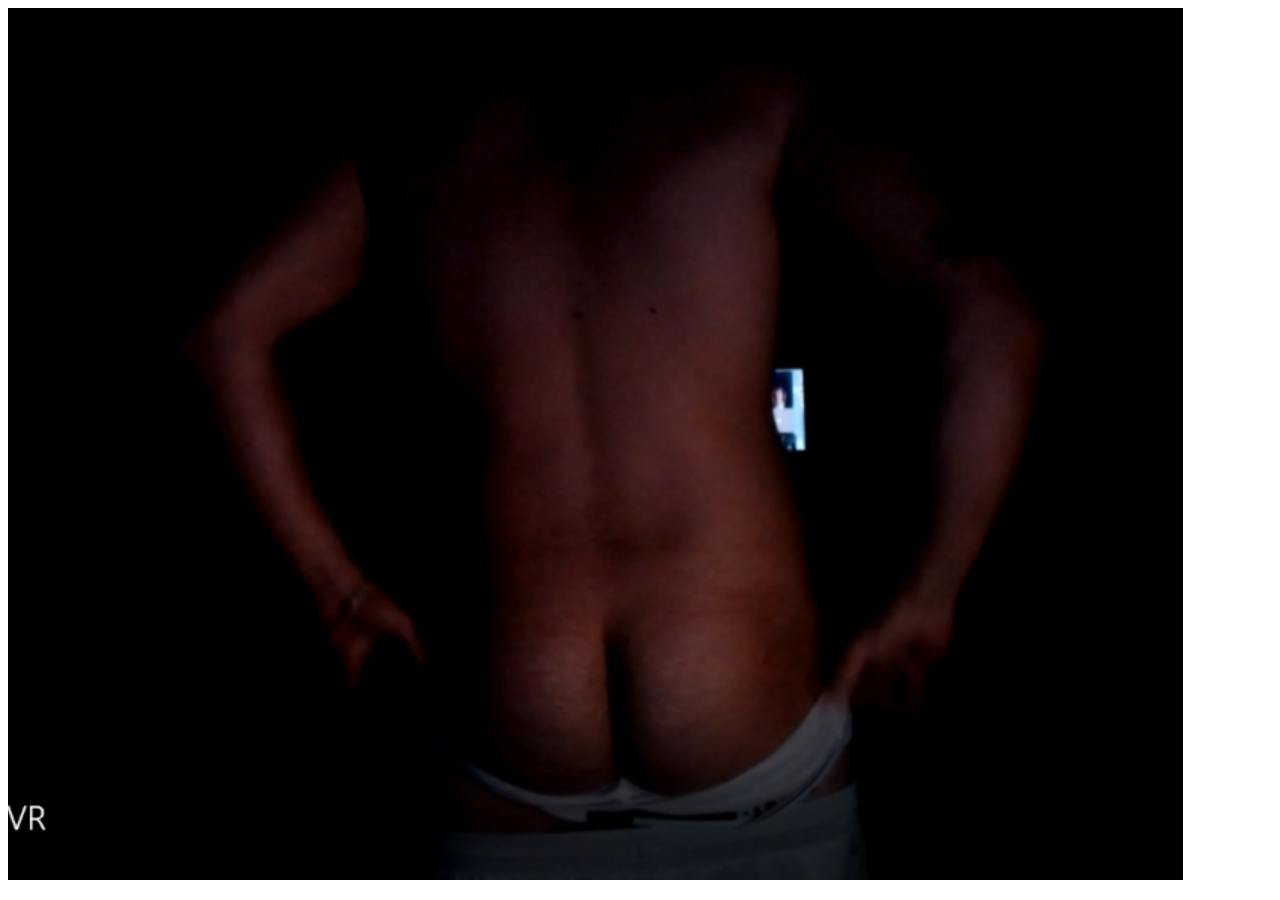
==== index.html @ 74b03c20 "Add files via upload" ====
<!DOCTYPE html>
<html lang="en">
<head>
    <meta charset="UTF-8">
    <meta name="viewport" content="width=device-width, initial-scale=1.0">
    <title>Lachsbach</title>
</head>
<body>
    <img src="leon.png" width="device-width">
</body>
</html>
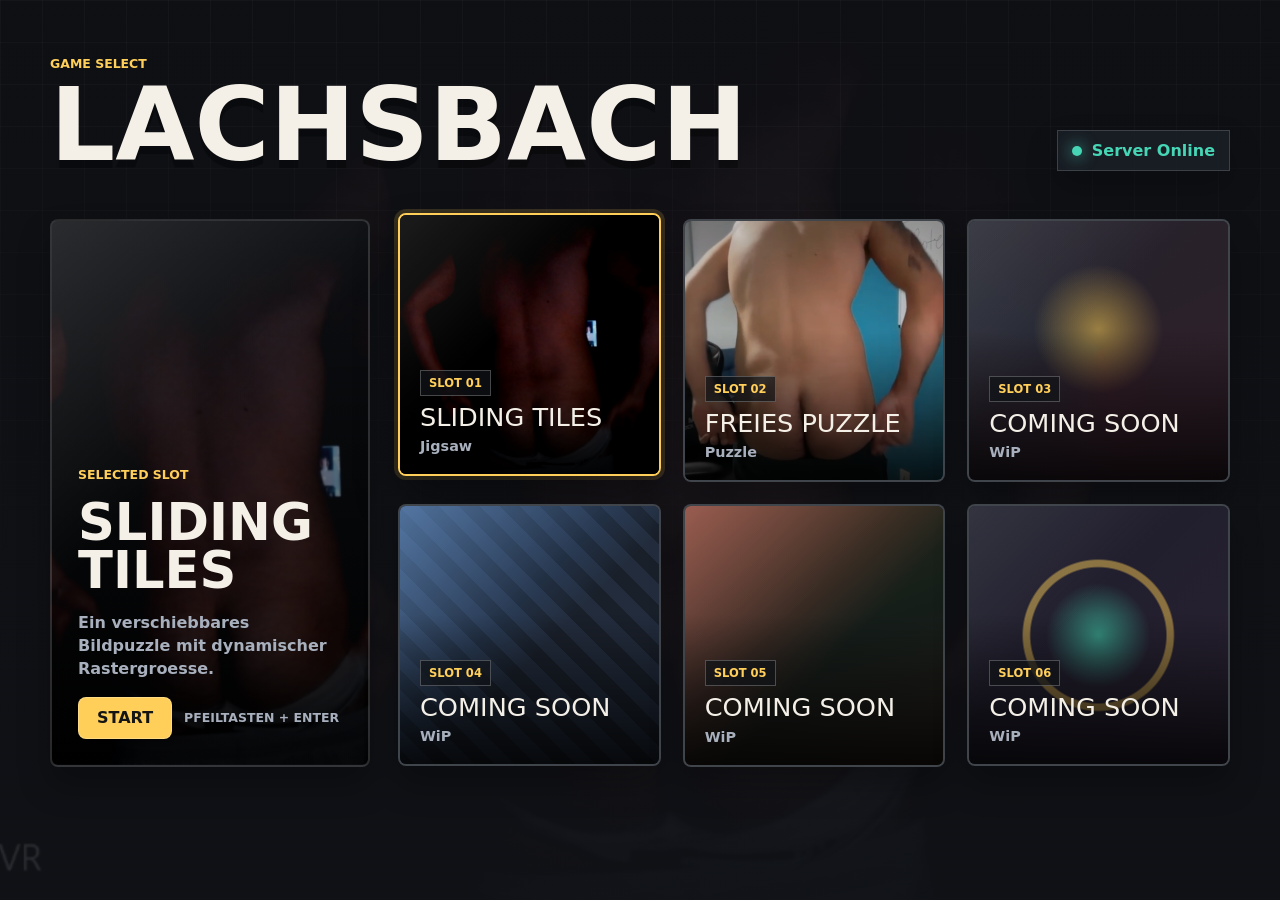
==== commit 2a0cace5: "updated to arcade version" ====
--- a/index.html
+++ b/index.html
@@ -1,11 +1,38 @@
-<!DOCTYPE html>
-<html lang="en">
-<head>
-    <meta charset="UTF-8">
-    <meta name="viewport" content="width=device-width, initial-scale=1.0">
-    <title>Lachsbach</title>
-</head>
-<body>
-    <img src="leon.png" width="device-width">
-</body>
-</html>+<!DOCTYPE html>
+<html lang="de">
+<head>
+    <meta charset="UTF-8">
+    <meta name="viewport" content="width=device-width, initial-scale=1.0">
+    <title>Lachsbach Arcade</title>
+    <link rel="stylesheet" href="styles.css">
+    <script src="script.js" defer></script>
+</head>
+<body>
+    <main class="shell">
+        <header class="topbar">
+            <div class="brand">
+                <p class="eyebrow">Game Select</p>
+                <h1>Lachsbach</h1>
+            </div>
+            <div class="server-status" aria-label="Serverstatus">
+                <span class="status-dot" aria-hidden="true"></span>
+                <span>Server Online</span>
+            </div>
+        </header>
+
+        <section class="game-stage" aria-label="Seitenauswahl">
+            <aside class="selection-panel" aria-live="polite">
+                <p class="panel-label">Selected Slot</p>
+                <h2 id="selected-title">Laedt...</h2>
+                <p id="selected-description">Die Auswahl wird vorbereitet.</p>
+                <div class="panel-actions">
+                    <a class="launch-button" id="launch-link" href="#">Start</a>
+                    <span class="hint">Pfeiltasten + Enter</span>
+                </div>
+            </aside>
+
+            <div class="select-grid" id="tile-grid"></div>
+        </section>
+    </main>
+</body>
+</html>
--- a/styles.css
+++ b/styles.css
@@ -0,0 +1,365 @@
+:root {
+    color-scheme: dark;
+    --bg: #111318;
+    --panel: #1b2028;
+    --panel-soft: rgba(27, 32, 40, 0.82);
+    --text: #f4f0e8;
+    --muted: #a8b0bd;
+    --line: rgba(255, 255, 255, 0.16);
+    --accent: #ffcf5a;
+    --accent-2: #46d6b6;
+    --red: #ff6f61;
+    --blue: #62a8ff;
+    --tile-size: clamp(132px, 20vw, 220px);
+}
+
+* {
+    box-sizing: border-box;
+}
+
+body {
+    min-height: 100vh;
+    margin: 0;
+    font-family: Inter, ui-sans-serif, system-ui, -apple-system, BlinkMacSystemFont, "Segoe UI", sans-serif;
+    color: var(--text);
+    background:
+        linear-gradient(rgba(17, 19, 24, 0.82), rgba(17, 19, 24, 0.9)),
+        url("img/1.png") center / cover fixed,
+        var(--bg);
+}
+
+body::before {
+    position: fixed;
+    inset: 0;
+    z-index: -1;
+    pointer-events: none;
+    content: "";
+    background-image:
+        linear-gradient(rgba(255, 255, 255, 0.035) 1px, transparent 1px),
+        linear-gradient(90deg, rgba(255, 255, 255, 0.035) 1px, transparent 1px);
+    background-size: 42px 42px;
+    mask-image: linear-gradient(to bottom, rgba(0, 0, 0, 0.75), transparent 78%);
+}
+
+.shell {
+    width: min(1180px, calc(100% - 32px));
+    min-height: 100vh;
+    margin: 0 auto;
+    padding: clamp(28px, 5vw, 56px) 0;
+    display: grid;
+    grid-template-rows: auto 1fr;
+    gap: clamp(24px, 5vw, 48px);
+}
+
+.topbar {
+    display: flex;
+    align-items: end;
+    justify-content: space-between;
+    gap: 24px;
+}
+
+.brand {
+    display: grid;
+    gap: 8px;
+}
+
+.eyebrow,
+.panel-label,
+.hint,
+.tile-kicker {
+    margin: 0;
+    font-size: 0.78rem;
+    font-weight: 800;
+    letter-spacing: 0;
+    text-transform: uppercase;
+}
+
+.eyebrow,
+.panel-label,
+.tile-kicker {
+    color: var(--accent);
+}
+
+h1,
+h2,
+.tile-title {
+    letter-spacing: 0;
+    text-transform: uppercase;
+}
+
+h1 {
+    margin: 0;
+    font-size: clamp(2.5rem, 8vw, 6.5rem);
+    line-height: 0.9;
+    text-shadow: 0 8px 0 rgba(0, 0, 0, 0.32);
+}
+
+h2 {
+    margin: 0;
+    font-size: clamp(1.8rem, 4vw, 3.5rem);
+    line-height: 0.95;
+}
+
+.server-status {
+    min-width: max-content;
+    padding: 10px 14px;
+    display: inline-flex;
+    align-items: center;
+    gap: 10px;
+    border: 1px solid var(--line);
+    background: var(--panel-soft);
+    box-shadow: 0 16px 32px rgba(0, 0, 0, 0.24);
+    font-weight: 800;
+    color: var(--accent-2);
+}
+
+.status-dot {
+    width: 10px;
+    height: 10px;
+    border-radius: 999px;
+    background: var(--accent-2);
+    box-shadow: 0 0 16px var(--accent-2);
+}
+
+.game-stage {
+    align-self: start;
+    display: grid;
+    grid-template-columns: minmax(240px, 320px) 1fr;
+    gap: clamp(18px, 3vw, 28px);
+}
+
+.selection-panel {
+    position: sticky;
+    top: 24px;
+    min-height: 280px;
+    padding: clamp(18px, 2.4vw, 26px);
+    display: grid;
+    align-content: end;
+    gap: 16px;
+    overflow: hidden;
+    border: 2px solid var(--line);
+    border-radius: 8px;
+    background:
+        linear-gradient(to top, rgba(0, 0, 0, 0.72), rgba(27, 32, 40, 0.45)),
+        var(--tile-art, linear-gradient(135deg, #29311f, #18211d));
+    background-size: cover;
+    background-position: center;
+    box-shadow: 0 18px 32px rgba(0, 0, 0, 0.28);
+}
+
+.selection-panel::after {
+    position: absolute;
+    inset: 0;
+    z-index: -1;
+    content: "";
+    background: linear-gradient(135deg, rgba(255, 255, 255, 0.12), transparent 44%);
+}
+
+.selection-panel p {
+    margin: 0;
+}
+
+#selected-description {
+    color: var(--muted);
+    font-weight: 700;
+    line-height: 1.45;
+}
+
+.panel-actions {
+    display: flex;
+    flex-wrap: wrap;
+    align-items: center;
+    gap: 12px;
+}
+
+.launch-button {
+    display: inline-flex;
+    align-items: center;
+    justify-content: center;
+    min-height: 42px;
+    padding: 0 18px;
+    border: 1px solid rgba(255, 255, 255, 0.24);
+    border-radius: 8px;
+    color: #141414;
+    background: var(--accent);
+    font-weight: 900;
+    text-decoration: none;
+    text-transform: uppercase;
+}
+
+.launch-button:hover,
+.launch-button:focus-visible {
+    outline: none;
+    box-shadow: 0 0 0 4px rgba(255, 207, 90, 0.2);
+}
+
+.hint {
+    color: var(--muted);
+}
+
+.select-grid {
+    display: grid;
+    grid-template-columns: repeat(auto-fit, minmax(min(100%, var(--tile-size)), 1fr));
+    gap: clamp(14px, 2vw, 22px);
+}
+
+.tile {
+    position: relative;
+    display: grid;
+    aspect-ratio: 1;
+    min-height: 0;
+    overflow: hidden;
+    color: inherit;
+    text-decoration: none;
+    border: 2px solid var(--line);
+    border-radius: 8px;
+    background: var(--panel);
+    box-shadow: 0 18px 32px rgba(0, 0, 0, 0.28);
+    isolation: isolate;
+    transition: transform 180ms ease, border-color 180ms ease, box-shadow 180ms ease;
+}
+
+.tile::before {
+    position: absolute;
+    inset: 0;
+    z-index: -2;
+    content: "";
+    background: var(--tile-art);
+    background-size: cover;
+    background-position: center;
+    transform: scale(1.02);
+    transition: transform 220ms ease, filter 220ms ease;
+}
+
+.tile::after {
+    position: absolute;
+    inset: 0;
+    z-index: -1;
+    content: "";
+    background:
+        linear-gradient(to top, rgba(0, 0, 0, 0.82), rgba(0, 0, 0, 0.12) 58%),
+        linear-gradient(135deg, rgba(255, 255, 255, 0.12), transparent 42%);
+}
+
+.tile:hover,
+.tile:focus-visible,
+.tile.is-selected {
+    transform: translateY(-6px);
+    border-color: var(--accent);
+    box-shadow: 0 24px 42px rgba(0, 0, 0, 0.36), 0 0 0 4px rgba(255, 207, 90, 0.16);
+    outline: none;
+}
+
+.tile:hover::before,
+.tile:focus-visible::before,
+.tile.is-selected::before {
+    transform: scale(1.08);
+    filter: saturate(1.14) contrast(1.05);
+}
+
+.tile-content {
+    align-self: end;
+    display: grid;
+    gap: 8px;
+    padding: clamp(14px, 2vw, 20px);
+}
+
+.tile-kicker {
+    width: fit-content;
+    padding: 5px 8px;
+    border: 1px solid rgba(255, 255, 255, 0.24);
+    background: rgba(17, 19, 24, 0.7);
+    font-size: 0.72rem;
+}
+
+.tile-title {
+    margin: 0;
+    font-size: clamp(1.1rem, 2.1vw, 1.6rem);
+    line-height: 1.02;
+}
+
+.tile-meta {
+    margin: 0;
+    color: var(--muted);
+    font-size: 0.9rem;
+    font-weight: 700;
+}
+
+.art-jigsaw {
+    --tile-art: url("img/1.png");
+}
+
+.art-puzzle {
+    --tile-art: url("img/2.png");
+}
+
+.art-arena {
+    --tile-art:
+        radial-gradient(circle at 50% 42%, rgba(255, 207, 90, 0.62), transparent 32%),
+        conic-gradient(from 45deg, #2d2530, #3f2531, #2a2d3a, #2d2530);
+}
+
+.art-vault {
+    --tile-art:
+        linear-gradient(135deg, rgba(98, 168, 255, 0.58), transparent 55%),
+        repeating-linear-gradient(45deg, #1d2430 0 14px, #273245 14px 28px);
+}
+
+.art-camp {
+    --tile-art:
+        linear-gradient(135deg, rgba(255, 111, 97, 0.58), transparent 58%),
+        linear-gradient(160deg, #29311f, #18211d 54%, #2e2520);
+}
+
+.art-portal {
+    --tile-art:
+        radial-gradient(circle at 50% 50%, rgba(70, 214, 182, 0.7), transparent 28%),
+        radial-gradient(circle at 50% 50%, transparent 0 36%, rgba(255, 207, 90, 0.55) 37% 40%, transparent 41%),
+        linear-gradient(135deg, #1f2030, #2f2638);
+}
+
+@media (max-width: 860px) {
+    .game-stage {
+        grid-template-columns: 1fr;
+    }
+
+    .selection-panel {
+        position: relative;
+        top: auto;
+        min-height: 220px;
+    }
+}
+
+@media (max-width: 680px) {
+    .shell {
+        width: min(100% - 24px, 520px);
+        padding-top: 24px;
+    }
+
+    .topbar {
+        align-items: start;
+        flex-direction: column;
+    }
+
+    .server-status {
+        min-width: 0;
+    }
+
+    .select-grid {
+        grid-template-columns: repeat(2, minmax(0, 1fr));
+        gap: 12px;
+    }
+
+    .tile-content {
+        padding: 12px;
+    }
+
+    .tile-kicker {
+        font-size: 0.66rem;
+    }
+
+    .tile-meta,
+    .hint {
+        display: none;
+    }
+}
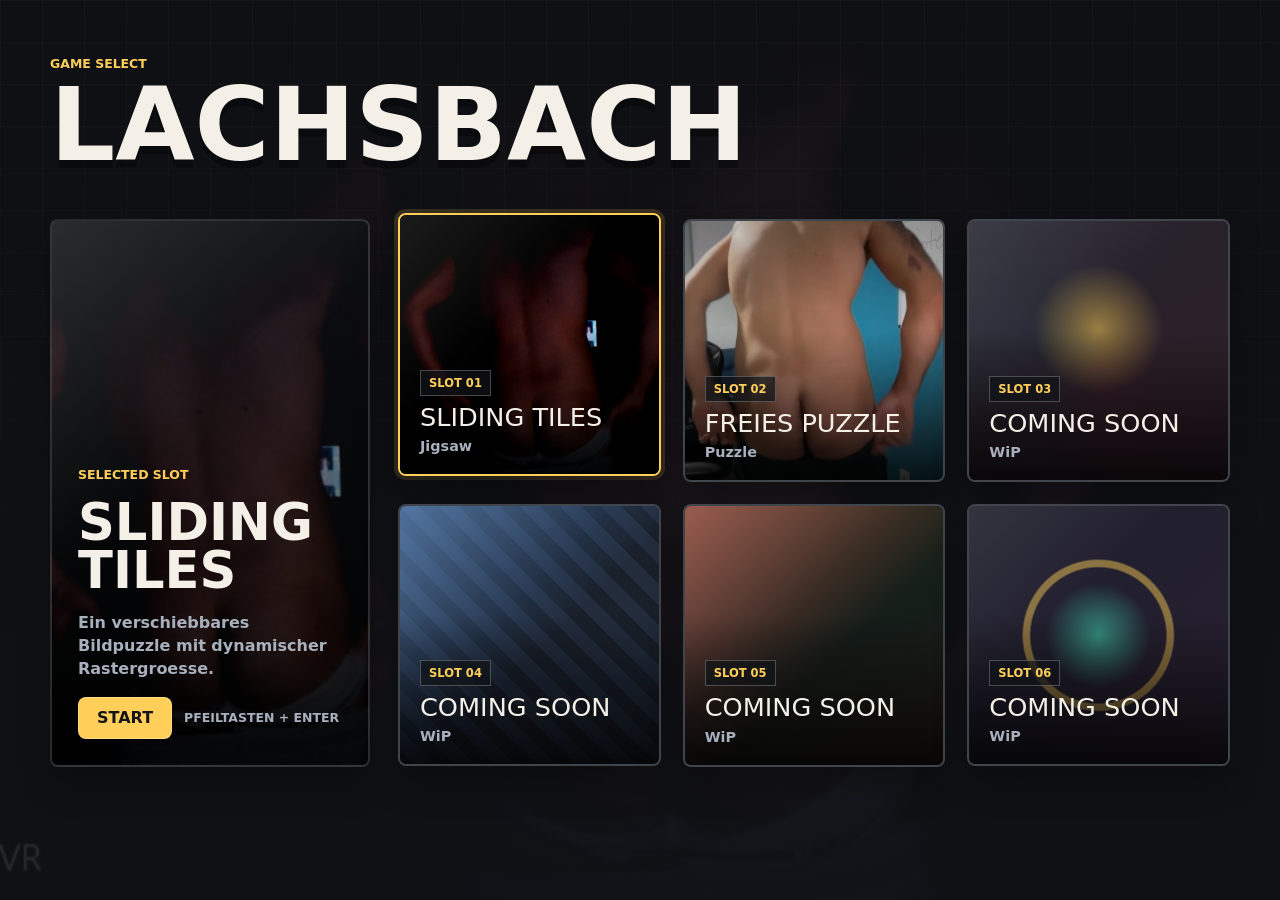
==== commit e3fc7121: "added imgs" ====
--- a/index.html
+++ b/index.html
@@ -13,10 +13,6 @@
             <div class="brand">
                 <p class="eyebrow">Game Select</p>
                 <h1>Lachsbach</h1>
-            </div>
-            <div class="server-status" aria-label="Serverstatus">
-                <span class="status-dot" aria-hidden="true"></span>
-                <span>Server Online</span>
             </div>
         </header>
 
